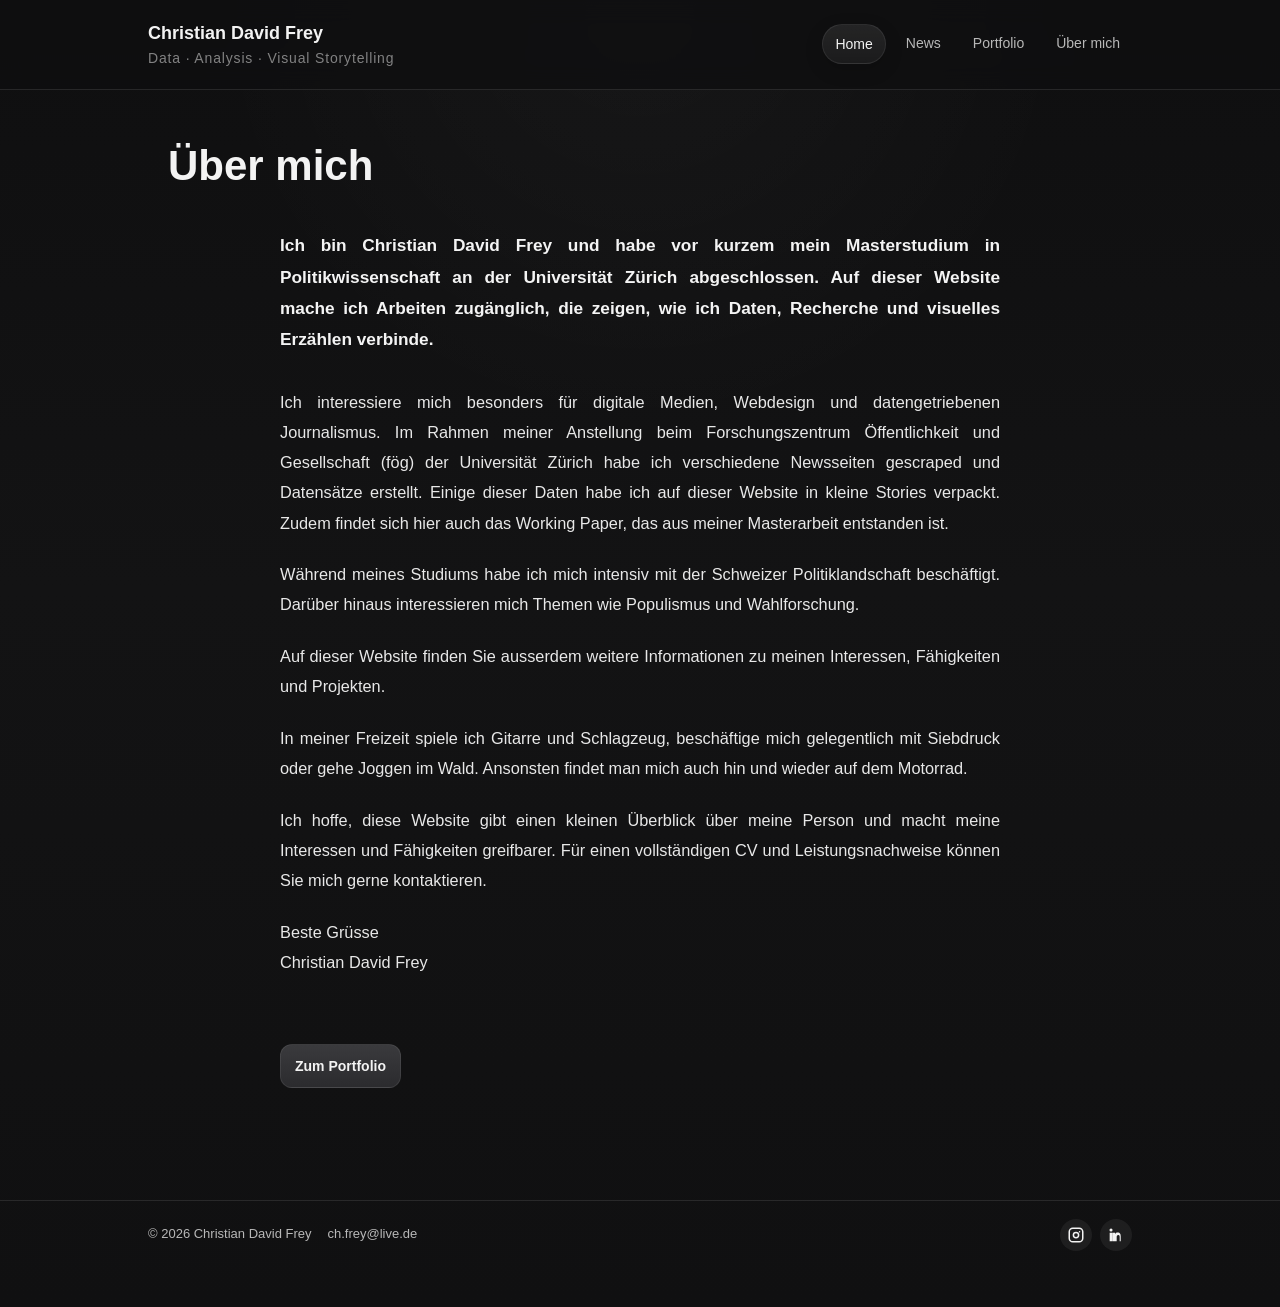
==== about.html @ 093fa73b "Add files via upload" ====
<!DOCTYPE html>
<html lang="de">
<head>
  <meta charset="UTF-8">
  <meta name="viewport" content="width=device-width, initial-scale=1.0">
  <title>Christian David Frey – Data · Analysis · Visual Storytelling</title>
  <link rel="stylesheet" href="style.css">



</head>
<body>
  <header class="site-header">
    <div class="container">
      <nav class="nav">
        <div class="brand">
          <a class="logo" href="index.html">Christian David Frey</a>
          <div class="brand-sub">Data · Analysis · Visual Storytelling</div>
        </div>

        <button class="discover-toggle" aria-label="Navigation öffnen" aria-expanded="false">
          <svg viewBox="0 0 24 24" width="16" height="16" fill="none" stroke="currentColor" stroke-width="2" aria-hidden="true">
            <circle cx="11" cy="11" r="7"></circle>
            <line x1="16.65" y1="16.65" x2="21" y2="21"></line>
          </svg>
          <span>Entdecken</span>
        </button>

        <div class="nav-links">
          <a class="active" href="index.html">Home</a>
          <a href="news.html">News</a>
          <a href="portfolio.html">Portfolio</a>
          <a href="about.html">Über mich</a>
        </div>
      </nav>
    </div>
  </header>

  <div class="discover-overlay" id="discoverOverlay" aria-hidden="true">
    <div class="discover-panel">
      <div class="discover-top">
        <button class="discover-close" aria-label="Navigation schliessen">
          <span>Schliessen</span>
        </button>
      </div>

      <div class="discover-links">
        <a class="active" href="index.html">Home</a>
        <a href="news.html">News</a>
        <a href="portfolio.html">Portfolio</a>
        <a href="about.html">Über mich</a>
      </div>
    </div>
  </div>

  <main class="container about-page">
    <section class="page-header about-header">
      <h1 class="page-title">Über mich</h1>
     
    </section>
  
    <article class="article-box about-article">
  
      <p class="lead">
        <strong>
          Ich bin Christian David Frey und habe vor kurzem mein Masterstudium in Politikwissenschaft an der Universität Zürich abgeschlossen. Auf dieser Website mache ich Arbeiten zugänglich, die zeigen, wie ich Daten, Recherche und visuelles Erzählen verbinde.
        </strong>
      </p>
  
      <p>
        Ich interessiere mich besonders für digitale Medien, Webdesign und datengetriebenen Journalismus. Im Rahmen meiner Anstellung beim Forschungszentrum Öffentlichkeit und Gesellschaft (fög) der Universität Zürich habe ich verschiedene Newsseiten gescraped und Datensätze erstellt. Einige dieser Daten habe ich auf dieser Website in kleine Stories verpackt. Zudem findet sich hier auch das Working Paper, das aus meiner Masterarbeit entstanden ist.
      </p>
  
      <p>
        Während meines Studiums habe ich mich intensiv mit der Schweizer Politiklandschaft beschäftigt. Darüber hinaus interessieren mich Themen wie Populismus und Wahlforschung.
      </p>
  
      <p>
        Auf dieser Website finden Sie ausserdem weitere Informationen zu meinen Interessen, Fähigkeiten und Projekten.
      </p>
  
      <p>
        In meiner Freizeit spiele ich Gitarre und Schlagzeug, beschäftige mich gelegentlich mit Siebdruck oder gehe Joggen im Wald. Ansonsten findet man mich auch hin und wieder auf dem Motorrad.
      </p>
  
      <p>
        Ich hoffe, diese Website gibt einen kleinen Überblick über meine Person und macht meine Interessen und Fähigkeiten greifbarer. Für einen vollständigen CV und Leistungsnachweise können Sie mich gerne kontaktieren.
      </p>
  
      <p class="about-signature">
        Beste Grüsse<br>
        Christian David Frey
      </p>
  
      <div style="margin-top: 56px;"></div>
      <a class="button" href="portfolio.html">Zum Portfolio</a>
  
    </article>
  </main>


  <footer class="site-footer site-footer-home">
    <div class="container footer-inner">
      <div class="footer-left">
        <span>© 2026 Christian David Frey</span>
        <a href="mailto:ch.frey@live.de">ch.frey@live.de</a>
      </div>

      <span class="social">
        <a href="https://www.instagram.com/dave.iniert"
           target="_blank"
           rel="noopener"
           aria-label="Instagram Profil">
          <svg viewBox="0 0 24 24" width="18" height="18" fill="currentColor">
            <path d="M7.75 2h8.5A5.75 5.75 0 0 1 22 7.75v8.5A5.75 5.75 0 0 1 16.25 22h-8.5A5.75 5.75 0 0 1 2 16.25v-8.5A5.75 5.75 0 0 1 7.75 2zm0 2A3.75 3.75 0 0 0 4 7.75v8.5A3.75 3.75 0 0 0 7.75 20h8.5A3.75 3.75 0 0 0 20 16.25v-8.5A3.75 3.75 0 0 0 16.25 4h-8.5zm4.25 3.5A4.5 4.5 0 1 1 7.5 12 4.5 4.5 0 0 1 12 7.5zm0 2A2.5 2.5 0 1 0 14.5 12 2.5 2.5 0 0 0 12 9.5zm4.75-3a1 1 0 1 1-1 1 1 1 0 0 1 1-1z"/>
          </svg>
        </a>

        <a href="https://www.linkedin.com/in/christian-david-frey-68b29237b/"
           target="_blank"
           rel="noopener"
           aria-label="LinkedIn Profil">
          <svg viewBox="0 0 24 24" width="18" height="18" fill="currentColor">
            <path d="M20.45 20.45h-3.55v-5.56c0-1.33-.03-3.04-1.85-3.04-1.85 0-2.14 1.45-2.14 2.95v5.65H7.32V9h3.41v1.56h.05c.47-.9 1.62-1.85 3.33-1.85 3.56 0 4.21 2.34 4.21 5.38v6.36zM5.34 7.43a2.06 2.06 0 1 1 0-4.12 2.06 2.06 0 0 1 0 4.12zM3.56 20.45h3.56V9H3.56v11.45z"/>
          </svg>
        </a>
      </span>
    </div>
  </footer>









  <script>
    const discoverToggle = document.querySelector(".discover-toggle");
    const discoverOverlay = document.querySelector("#discoverOverlay");
    const discoverClose = document.querySelector(".discover-close");

    if (discoverToggle && discoverOverlay && discoverClose) {
      const openMenu = () => {
        discoverOverlay.classList.add("open");
        discoverOverlay.setAttribute("aria-hidden", "false");
        discoverToggle.setAttribute("aria-expanded", "true");
        document.body.style.overflow = "hidden";
      };

      const closeMenu = () => {
        discoverOverlay.classList.remove("open");
        discoverOverlay.setAttribute("aria-hidden", "true");
        discoverToggle.setAttribute("aria-expanded", "false");
        document.body.style.overflow = "";
      };

      discoverToggle.addEventListener("click", openMenu);
      discoverClose.addEventListener("click", closeMenu);

      discoverOverlay.addEventListener("click", (e) => {
        if (e.target === discoverOverlay) {
          closeMenu();
        }
      });

      document.addEventListener("keydown", (e) => {
        if (e.key === "Escape") {
          closeMenu();
        }
      });
    }
  </script>
</body>
</html>
---- style.css ----
:root{
    --bg:#0f0f10;
    --bg-2:#131314;
    --panel:#181819;
    --panel-2:#1d1d1f;
    --text:#f3f3f3;
    --muted:#b8b8b8;
    --muted-2:#9a9a9a;
    --hair:rgba(255,255,255,.10);
    --hair-strong:rgba(255,255,255,.16);
    --shadow:0 10px 30px rgba(0,0,0,.28);
    --shadow-soft:0 6px 18px rgba(0,0,0,.18);
    --radius:16px;
    --max:1020px;
  }
  
  *{
    box-sizing:border-box;
  }
  
  html{
    scroll-behavior:smooth;
  }
  
  body{
    margin:0;
    font-family:Arial, Helvetica, sans-serif;
    background:
      radial-gradient(circle at top, rgba(255,255,255,.03), transparent 30%),
      linear-gradient(180deg, var(--bg), var(--bg-2) 45%, #101011 100%);
    color:var(--text);
    line-height:1.58;
  }
  
  a{
    color:inherit;
    text-decoration:none;
  }
  
  img{
    display:block;
    max-width:100%;
  }
  
  .container{
    max-width:var(--max);
    margin:0 auto;
    padding:28px 18px 56px;
  }
  
  /* Header */
  
  .site-header{
    position:sticky;
    top:0;
    z-index:50;
    background:rgba(15,15,16,.82);
    backdrop-filter:blur(12px);
    -webkit-backdrop-filter:blur(12px);
    border-bottom:1px solid var(--hair);
    margin-bottom:22px;
  }
  
  .nav{
    display:flex;
    justify-content:space-between;
    align-items:center;
    gap:16px;
    padding:1px 0  1px;
    position:relative;
  }
  
  .brand{
    display:flex;
    flex-direction:column;
  }
  
  .logo{
    font-size:18px;
    font-weight:700;
  }
  
  .brand-sub{
    font-size:14px;
    opacity:.5;
    letter-spacing:.06em;
  }
  
  .nav-links{
    display:flex;
    gap:8px;
    flex-wrap:wrap;
  }
  
  .nav-links a{
    color:var(--muted);
    font-size:14px;
    padding:8px 12px;
    border-radius:999px;
    transition:all .2s ease;
  }
  
  .nav-links a:hover{
    color:var(--text);
    background:rgba(255,255,255,.05);
  }
  
  .nav-links a.active{
    color:var(--text);
    background:linear-gradient(180deg, rgba(255,255,255,.09), rgba(255,255,255,.05));
    border:1px solid rgba(255,255,255,.08);
    box-shadow:var(--shadow-soft);
  }

  .site-header .container{
    padding:18px 18px;
  }
  
  /* Discover mobile button */
  
  .discover-toggle{
    display:none;
    align-items:center;
    gap:8px;
    margin-left:auto;
    padding:10px 14px;
    border-radius:999px;
    border:1px solid rgba(255,255,255,.08);
    background:linear-gradient(180deg, rgba(255,255,255,.08), rgba(255,255,255,.04));
    color:var(--text);
    font-size:14px;
    font-weight:700;
    cursor:pointer;
    box-shadow:var(--shadow-soft);
  }
  
  .discover-toggle svg{
    opacity:.9;
  }
  
  /* Typography */
  
  .badge,
  .tag{
    font-size:12px;
    text-transform:uppercase;
    letter-spacing:.08em;
  }
  
  .badge{
    display:inline-block;
    width:fit-content;
    padding:6px 10px;
    border-radius:999px;
    background:rgba(255,255,255,.1);
    margin-bottom:14px;
  }
  
  h1{
    font-size:42px;
    line-height:1.05;
    margin:.3rem 0 .45rem;
  }
  
  h2{
    font-size:26px;
    margin:0 0 10px;
  }
  
  h3{
    font-size:20px;
    margin:0 0 10px;
  }
  
  p{
    margin:0 0 16px;
  }
  
  .lead{
    font-size:18px;
    color:#e3e3e3;
  }
  
  /* Shared panels */
  
  .hero-main,
  .card,
  .sidebar-box,
  .about-box{
    border-radius:var(--radius);
    border:1px solid var(--hair);
    background:linear-gradient(180deg, rgba(28,28,30,.96), rgba(21,21,22,.96));
    box-shadow:var(--shadow);

  }
  
  .about-page {
    max-width: 980px;
  }
  
  .about-header {
    margin-bottom: 42px;
  }
  
  .about-article {
    max-width: 720px;
    margin: 0 auto;
    padding: 0;
    background: transparent;
    border: none;
    box-shadow: none;
  }
  
  .about-article p {
    margin: 0 0 1.35rem 0;
    font-size: 1.02rem;
    line-height: 1.85;
    color: #e8e8e8;
    text-align: justify;
    hyphens: auto;
  }
  
  .about-article .lead {
    margin-bottom: 2rem;
    font-size: 1.08rem;
    line-height: 1.8;
    color: #f4f4f4;
  }
  
  .about-signature {
    margin-top: 2.2rem;
    color: #d8d8d8;
  }
  
  .about-header .page-title {
    margin-bottom: 0.6rem;
  }
  
  .about-header .article-meta {
    color: var(--muted);
    font-size: 0.95rem;
    letter-spacing: 0.01em;
  }

 
  /* Hero */
  
  .hero{
    margin-bottom:48px;
  }
  
  .hero-main{
    padding:24px;
    min-height:420px;
    display:flex;
    flex-direction:column;
    justify-content:flex-end;
    align-items:flex-start;
    position:relative;
    overflow:hidden;
  }
  
  .hero-bg{
    position:absolute;
    inset:0;
    width:100%;
    height:100%;
    object-fit:cover;
    filter:blur(4px) brightness(.7);
    transform:scale(1.1);
    z-index:0;
  }
  
  .hero-main::after{
    content:"";
    position:absolute;
    inset:0;
    background:linear-gradient(
      180deg,
      rgba(0,0,0,.25),
      rgba(0,0,0,.45)
    );
    z-index:1;
  }
  
  .hero-link{
    position:absolute;
    inset:0;
    z-index:3;
  }
  
  .hero-main h1,
  .hero-main .lead,
  .hero-main .button,
  .hero-main .badge{
    position:relative;
    z-index:4;
  }
  
  .hero-main .button{
    width:fit-content;
    pointer-events:none;
  }
  
  /* Custom hero spacing */
  
  .hero-secondary-uber{
    margin-top:60px;
  }
  
  .hero-secondary{
    margin-top:40px;
  }
  
  /* Grid */
  
  .grid-3{
    display:grid;
    grid-template-columns:repeat(3,1fr);
    gap:16px;
  }
  
  /* Cards */
  
  .card{
    display:flex;
    flex-direction:column;
    overflow:hidden;
    transition:transform .22s ease, border-color .22s ease, box-shadow .22s ease;
  }
  
  .card:hover{
    transform:translateY(-3px);
    border-color:var(--hair-strong);
  }
  
  .card img{
    width:100%;
    height:210px;
    object-fit:cover;
  }
  
  .card-content{
    padding:16px;
    display:flex;
    flex-direction:column;
    flex:1;
  }
  
  .card-content h3{
    margin:6px 0;
  }
  
  /* Buttons */
  
  .button,
  .read-more{
    display:inline-flex;
    align-items:center;
    gap:8px;
    margin-top:10px;
    padding:10px 14px;
    border-radius:12px;
    font-size:14px;
    font-weight:700;
    color:var(--text);
    background:linear-gradient(180deg,#3a3a3d,#2b2b2e);
    border:1px solid rgba(255,255,255,.08);
    transition:transform .18s ease, background .18s ease, box-shadow .18s ease;
  }
  
  .button:hover,
  .read-more:hover,
  .hero-main:hover .button{
    transform:translateY(-1px);
    background:linear-gradient(180deg,#454548,#323235);
    box-shadow:0 10px 20px rgba(0,0,0,.28);
  }
  
  .read-more{
    margin-top:auto;
  }
  
  /* Footer */
  
  .site-footer-home{
    margin-top:56px;
    border-top:1px solid var(--hair);
  }
  
  .footer-inner{
    display:flex;
    justify-content:space-between;
    align-items:center;
    gap:16px;
    padding-top:18px;
    color:var(--muted);
    font-size:13px;
  }
  
  .footer-left{
    display:flex;
    align-items:center;
    gap:16px;
    flex-wrap:wrap;
  }
  
  .footer-left a{
    color:var(--muted);
    transition:color .2s ease;
  }
  
  .footer-left a:hover{
    color:var(--text);
  }
  
  .site-footer-home .social{
    display:inline-flex;
    align-items:center;
    gap:8px;
  }
  
  .site-footer-home .social a{
    display:inline-flex;
    align-items:center;
    justify-content:center;
    width:32px;
    height:32px;
    border-radius:50%;
    background:rgba(255,255,255,.06);
    color:var(--text);
    transition:all .2s ease;
  }
  
  .site-footer-home .social a:hover{
    background:rgba(255,255,255,.14);
    transform:translateY(-2px);
  }
  
  /* Discover overlay */
  
  .discover-overlay{
    position:fixed;
    inset:0;
    z-index:200;
    background:rgba(8,8,10,.92);
    backdrop-filter:blur(16px);
    -webkit-backdrop-filter:blur(16px);
    opacity:0;
    visibility:hidden;
    pointer-events:none;
    transition:opacity .22s ease, visibility .22s ease;
  }
  
  .discover-overlay.open{
    opacity:1;
    visibility:visible;
    pointer-events:auto;
  }
  
  .discover-panel{
    min-height:100vh;
    width:100%;
    display:flex;
    flex-direction:column;
    padding:28px 22px 36px;
  }
  
  .discover-top{
    display:flex;
    justify-content:flex-end;
    align-items:center;
    gap:16px;
    margin-bottom:36px;
  }
  
  .discover-close{
    border:1px solid rgba(255,255,255,.08);
    background:rgba(255,255,255,.05);
    color:var(--text);
    border-radius:999px;
    padding:10px 14px;
    cursor:pointer;
    font-size:14px;
    font-weight:700;
  }
  
  .discover-links{
    display:flex;
    flex-direction:column;
    gap:14px;
    margin-top:20px;
  }
  
  .discover-links a{
    font-size:32px;
    line-height:1.1;
    font-weight:700;
    padding:10px 0;
    color:var(--text);
    border-bottom:1px solid rgba(255,255,255,.08);
  }
  
  .discover-links a.active{
    opacity:1;
  }
  
  .discover-links a:not(.active){
    opacity:.88;
  }
  
  .discover-links a:hover{
    opacity:1;
  }
  
  /* Responsive */
  
  @media (max-width:900px){
    .grid-3{
      grid-template-columns:1fr;
    }
  }
  
  @media (max-width:700px){
    h1{
      font-size:32px;
    }
  
    .nav{
      flex-direction:row;
      align-items:center;
      flex-wrap:nowrap;
    }
  
    .nav-links{
      display:none;
    }
  
    .discover-toggle{
      display:inline-flex;
      margin-left:0;
    }
  
    .brand{
      max-width:70%;
    }
  
    .footer-inner{
      flex-direction:column;
      align-items:flex-start;
    }
  
    .footer-left{
      flex-direction:column;
      align-items:flex-start;
      gap:8px;
    }
  }



  .news-archive-link{
    margin-top:40px;
  }


  .lead{
    font-size:18px;
    color:var(--text);
    margin:18px 0 26px;
  }






  .panel{
    background:var(--panel);
    border:1px solid var(--hair);
    border-radius:14px;
    border: none;
    padding:12px;
    margin:12px 0 18px;
  }


  .embed{
    width:100%;
    border:0;
    border-radius:0px;
    background:#0e0e0e;
    height:auto;      /* wichtig */
    min-height:520px; /* fallback */
    }





    .fullwidth{
      width:100vw;
      margin-left:50%;
      transform:translateX(-50%);
      background:#000;
      padding:0;
    }
    
    .fullwidth-embed{
      width:100%;
      height:85vh;
      border:0;
      display:block;
      margin:0 auto;
      opacity:0;
      transition:opacity 0.4s ease;
    }
    
    .fullwidth-embed.loaded{
      opacity:1;
    }
    
    @media (min-width:2000px){
      .fullwidth-embed{
        height:95vh;
      }
    }
    
    @media (max-width:1500px) and (min-width:1201px){
      .fullwidth-embed{
        width:100%;
        height:85vh;
      }
    }
    
    .viz-wrap{
      position:relative;
      width:100%;
    }
    
    .scroll-catcher{
      position:absolute;
      inset:0;
      background:transparent;
      cursor:grab;
      pointer-events:none;
    }
    
    .viz-wrap.is-dragging .scroll-catcher{
      pointer-events:auto;
      cursor:grabbing;
    }
    
    .plot-too-small{
      display:none;
      width:100%;
      padding:40px 20px;
      text-align:center;
      background:#151515;
      border-top:1px solid rgba(255,255,255,.12);
      border-bottom:1px solid rgba(255,255,255,.12);
      color:#cccccc;
    }
    
    .plot-too-small h3{
      margin:0 0 10px 0;
      font-size:20px;
    }
    
    .plot-too-small p{
      margin:0;
      font-size:14px;
      color:#aaaaaa;
      text-align:center;
    }
    
    @media (max-width:1200px){
      #topics-viz{
        display:none;
      }
    
      .plot-too-small{
        display:block;
      }
    }




    .caption{
      color:var(--muted);
      font-size:13px;
      margin-top:10px;
    }



    .pdf-panel {
      padding: 0;
      overflow: hidden;
    }
    
    .pdf-embed {
      display: block;
      width: 100%;
      height: 900px;
      border: 0;
      background: #fff;
    }


    .pdf-embed{
      width:100%;
      height:900px;
      border:none;
    }
    
    .pdf-mobile{
      display:none;
      text-align:center;
      margin-top:40px;
    }
    
    @media (max-width:768px){
    
      .pdf-viewer{
        display:none;
      }
    
      .pdf-mobile{
        display:block;
      }
    
    }



    .metric-list{
      margin:0;
      padding-left:18px;
      line-height:1.6;
      font-size:0.95rem;
    }
    
    .metric-list li{
      margin-bottom:4px;
    }
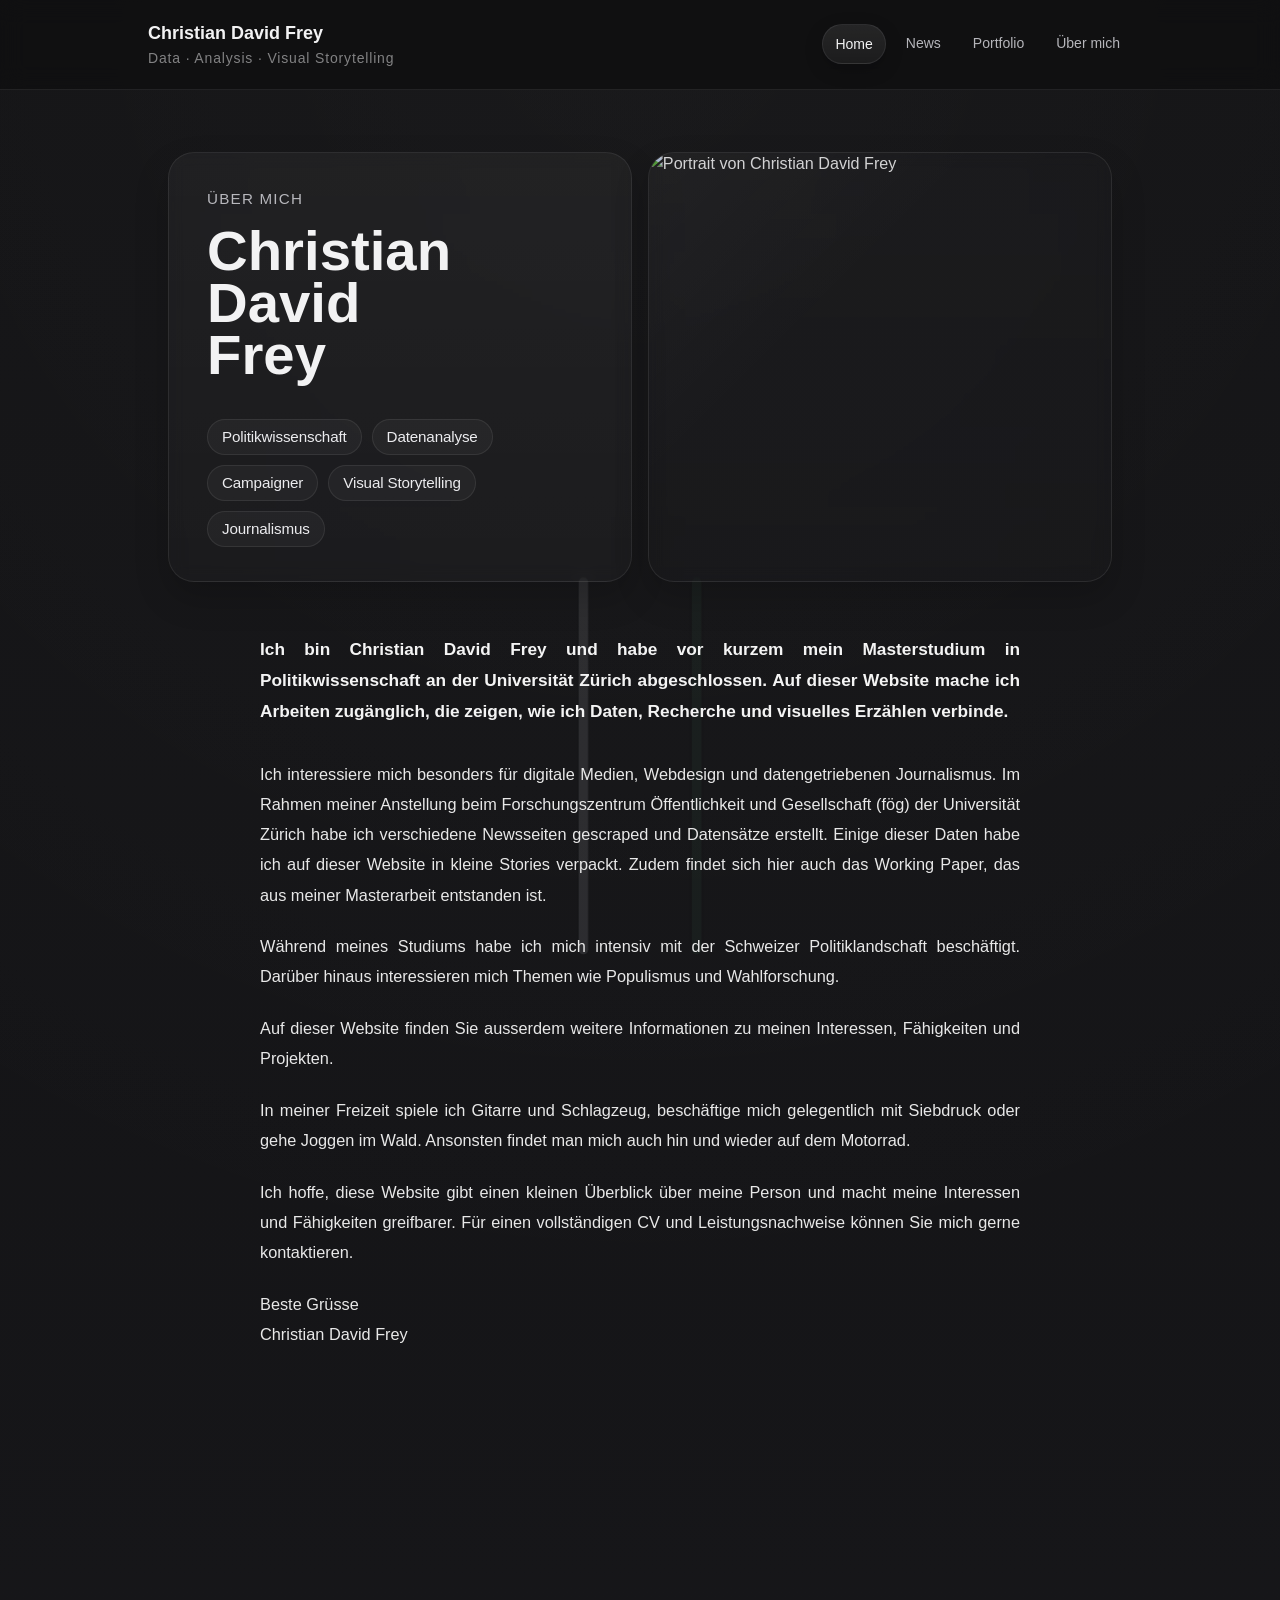
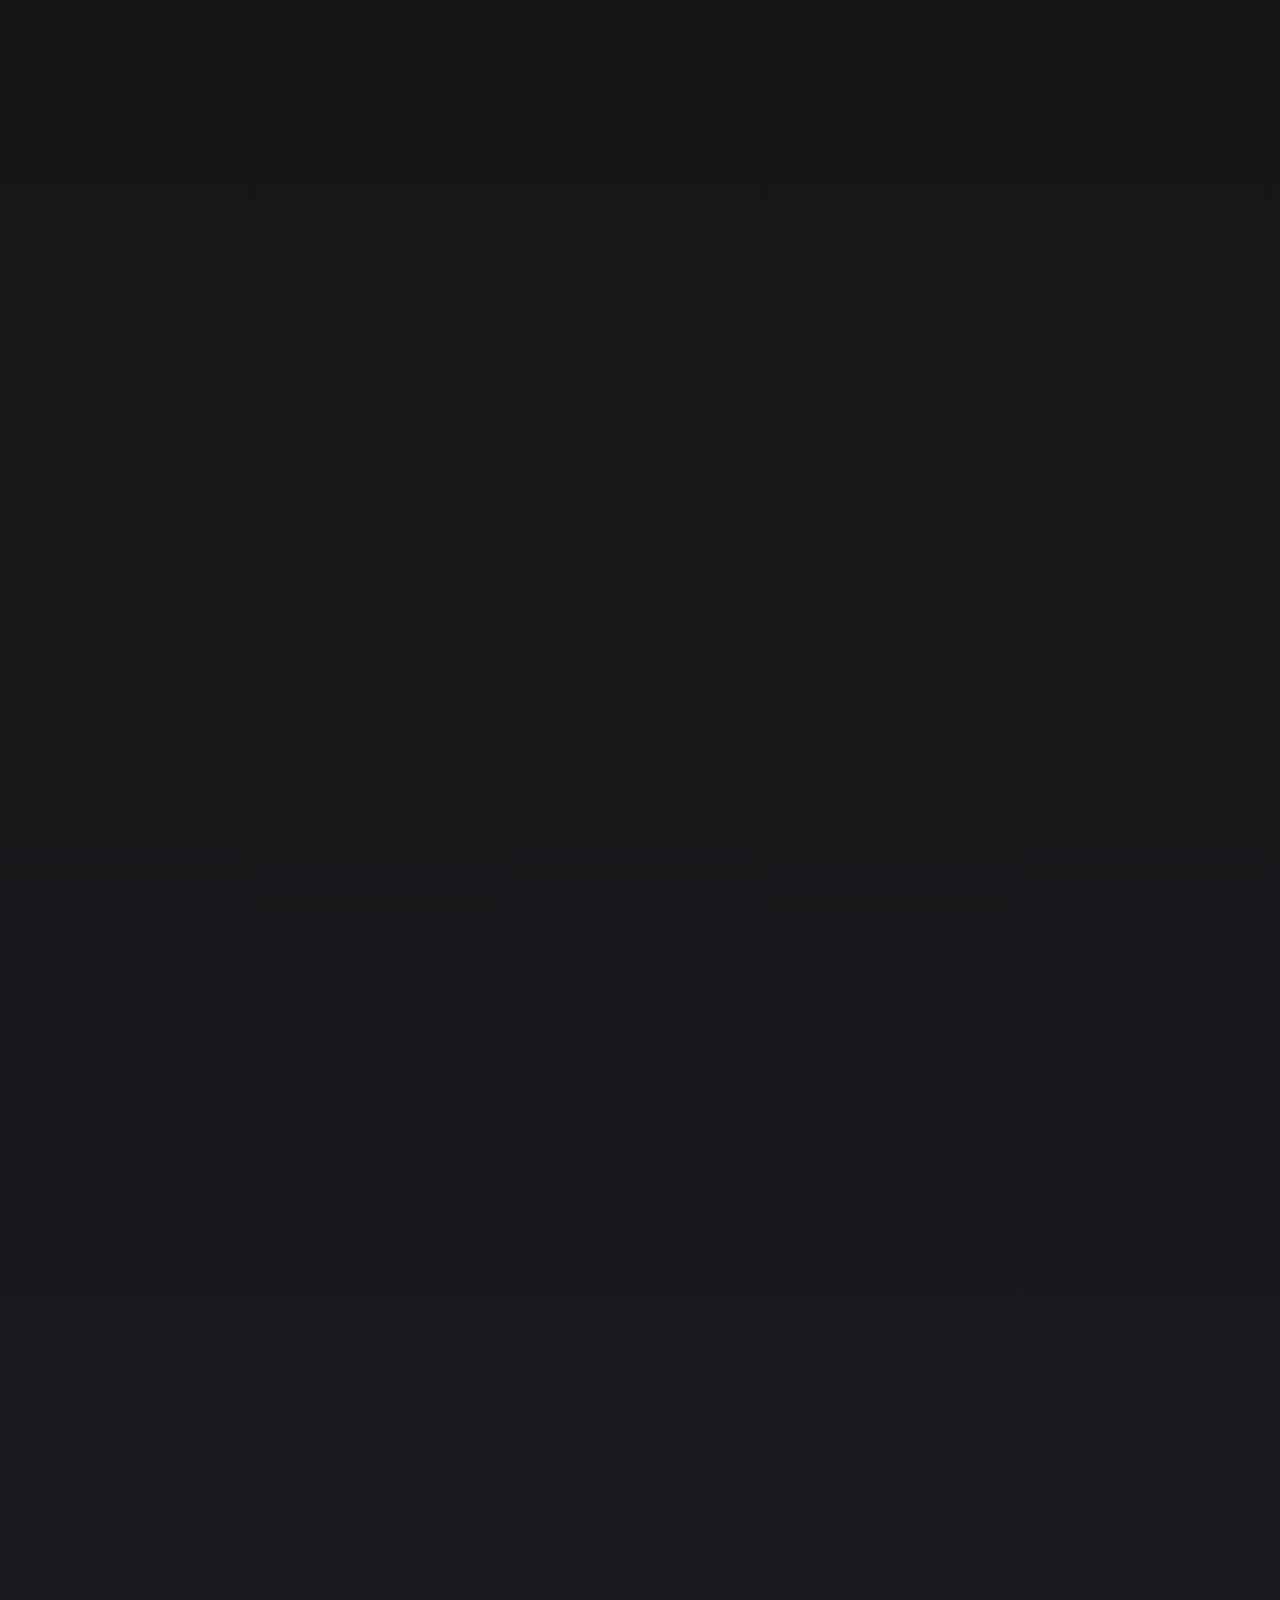
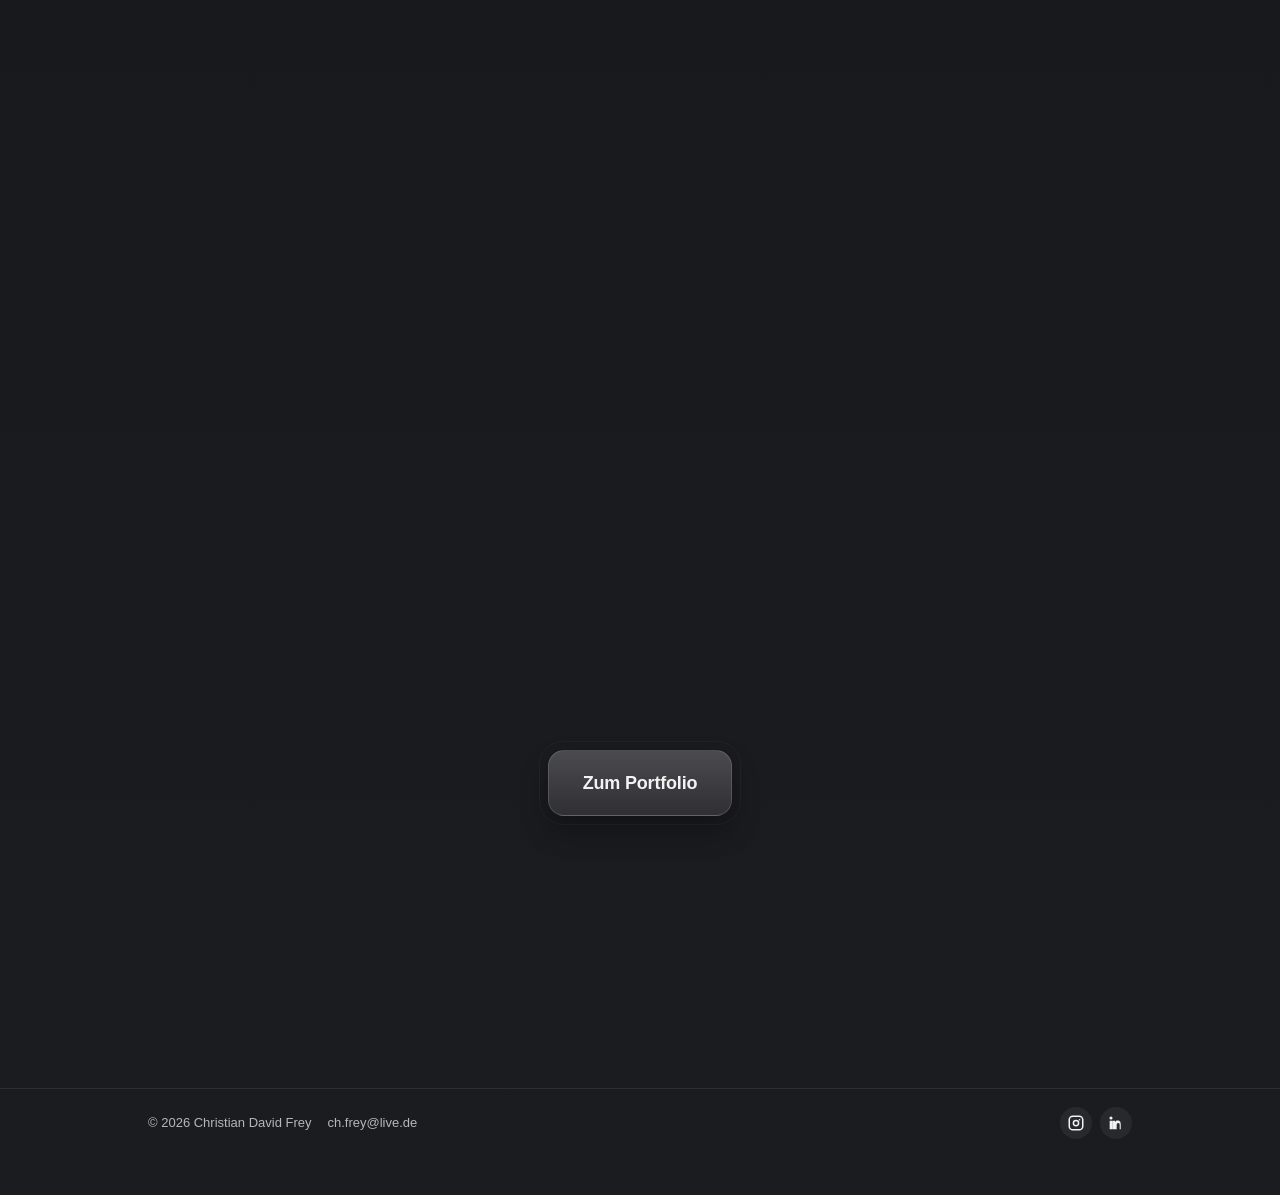
==== commit ebc15304: "Add files via upload" ====
--- a/about.html
+++ b/about.html
@@ -6,8 +6,504 @@
   <title>Christian David Frey – Data · Analysis · Visual Storytelling</title>
   <link rel="stylesheet" href="style.css">
 
-
-
+  <style>
+    html, body{
+      max-width:100%;
+      overflow-x:hidden;
+    }
+
+    *{
+      box-sizing:border-box;
+    }
+
+    .skills{
+      padding:24px 0 100px;
+    }
+
+    .skills-grid{
+      display:grid;
+      grid-template-columns:repeat(3,minmax(0,1fr));
+      gap:20px;
+    }
+
+    .skill-card{
+      border:1px solid rgba(255,255,255,.1);
+      border-radius:18px;
+      padding:22px;
+      background:rgba(255,255,255,.02);
+    }
+
+    .skill-card h3{
+      margin:0 0 12px;
+      font-size:1rem;
+    }
+
+    .skill-card p{
+      margin:0;
+      color:#bdbdbd;
+      line-height:1.75;
+    }
+
+    .stack-header{
+      display:flex;
+      justify-content:space-between;
+      align-items:baseline;
+      margin-bottom:18px;
+      gap:20px;
+    }
+
+    .stack-header h2{
+      margin:0;
+    }
+
+    .page-header,
+    .about-article,
+    .cv-section{
+      position:relative;
+      z-index:2;
+    }
+
+    .about-flow{
+      position:relative;
+      padding-bottom:120px;
+      isolation:isolate;
+    }
+
+    .page-flow-svg{
+      position:absolute;
+      inset:0;
+      width:100%;
+      height:100%;
+      pointer-events:none;
+      z-index:0;
+      overflow:visible;
+    }
+
+    .ghost-line{
+      fill:none;
+      stroke-linecap:round;
+      opacity:0;
+      visibility:hidden;
+    }
+
+    .ghost-study{
+      stroke:#d0d4d8;
+      stroke-width:6;
+    }
+
+    .ghost-work{
+      stroke:#3f6b4d;
+      stroke-width:6;
+    }
+
+    .main-line{
+      fill:none;
+      stroke-linecap:round;
+      stroke-width:10;
+      opacity:0;
+      visibility:hidden;
+      will-change:stroke-dashoffset, opacity;
+    }
+
+    .main-study{
+      stroke:#d0d4d8;
+      filter:drop-shadow(0 0 6px rgba(255,255,255,.05));
+    }
+
+    .main-work{
+      stroke:#3f6b4d;
+      filter:drop-shadow(0 0 6px rgba(63,107,77,.12));
+    }
+
+    .about-top{
+      display:grid;
+      grid-template-columns:minmax(0,1fr) minmax(0,1fr);
+      gap:16px;
+      margin:12px 0 52px;
+      position:relative;
+      z-index:3;
+    }
+
+    .about-top-block{
+      min-height:430px;
+      min-width:0;
+      border:1px solid rgba(255,255,255,.08);
+      border-radius:26px;
+      background:linear-gradient(180deg, rgba(255,255,255,.04), rgba(255,255,255,.02));
+      backdrop-filter:blur(8px);
+      -webkit-backdrop-filter:blur(8px);
+      position:relative;
+      overflow:hidden;
+      box-shadow:0 16px 34px rgba(0,0,0,.18);
+    }
+
+    .about-top-block-copy{
+      padding:34px 38px;
+      display:flex;
+      flex-direction:column;
+      justify-content:space-between;
+      gap:24px;
+    }
+
+    .about-top-copy-left{
+      display:flex;
+      flex-direction:column;
+      justify-content:space-between;
+      height:100%;
+      gap:28px;
+      min-width:0;
+    }
+
+    .about-eyebrow{
+      margin:0 0 14px;
+      font-size:.95rem;
+      letter-spacing:.08em;
+      text-transform:uppercase;
+      color:#b8b8bd;
+    }
+
+    .about-top-label{
+      margin:0;
+      font-size:clamp(2.5rem, 4.4vw, 4.2rem);
+      line-height:.93;
+      letter-spacing:0;
+      max-width:8ch;
+      overflow-wrap:break-word;
+    }
+
+    .about-keywords{
+      display:flex;
+      flex-wrap:wrap;
+      gap:10px;
+    }
+
+    .about-keywords span{
+      display:inline-flex;
+      align-items:center;
+      min-height:36px;
+      max-width:100%;
+      padding:0 14px;
+      border-radius:999px;
+      border:1px solid rgba(255,255,255,.08);
+      background:rgba(255,255,255,.04);
+      color:#ececef;
+      font-size:.95rem;
+      letter-spacing:-.01em;
+    }
+
+    .about-top-block-image{
+      padding:0;
+      min-height:430px;
+      background:rgba(255,255,255,.02);
+    }
+
+    .about-image-fill{
+      position:absolute;
+      inset:0;
+      width:100%;
+      height:100%;
+    }
+
+    .about-image-fill img{
+      width:100%;
+      height:100%;
+      object-fit:cover;
+      object-position:center 22%;
+      display:block;
+      filter:grayscale(.08) contrast(1.04) brightness(.92);
+      transform:scale(1.01);
+    }
+
+    .about-image-overlay{
+      position:absolute;
+      inset:0;
+      background:
+        linear-gradient(180deg, rgba(10,10,14,.08) 0%, rgba(10,10,14,.16) 100%),
+        linear-gradient(135deg, rgba(255,255,255,.03) 0%, rgba(255,255,255,0) 38%);
+    }
+
+    .about-article{
+      max-width:760px;
+      margin:0 auto;
+      position:relative;
+      z-index:3;
+    }
+
+    .cv-section{
+      margin-top:90px;
+      margin-bottom:40px;
+      position:relative;
+      z-index:3;
+    }
+
+    .cv-stage{
+      position:relative;
+      height:2900px;
+      width:100%;
+    }
+
+    .cv-node{
+      position:absolute;
+      width:14px;
+      height:14px;
+      border-radius:50%;
+      transform:translate(-50%,-50%) scale(0.55);
+      z-index:4;
+      opacity:0;
+      transition:opacity .28s ease, transform .28s ease, box-shadow .35s ease;
+      box-shadow:0 0 0 8px rgba(255,255,255,.05);
+      animation:cvPulse 2s infinite;
+      will-change:transform, opacity;
+    }
+
+    .cv-node.study{
+      background:#d0d4d8;
+      left:44%;
+    }
+
+    .cv-node.work{
+      background:#6fae7f;
+      left:56%;
+    }
+
+    @keyframes cvPulse{
+      0%{ transform:translate(-50%,-50%) scale(1); }
+      50%{ transform:translate(-50%,-50%) scale(1.14); }
+      100%{ transform:translate(-50%,-50%) scale(1); }
+    }
+
+    .cv-card{
+      position:absolute;
+      width:300px;
+      max-width:min(300px, calc(50vw - 110px));
+      background:#1e1e22;
+      border:1px solid rgba(255,255,255,.08);
+      border-radius:14px;
+      padding:16px;
+      opacity:0;
+      transform:translateY(26px);
+      transition:opacity .45s ease, transform .45s ease, box-shadow .2s ease, border-color .2s ease;
+      box-shadow:0 10px 30px rgba(0,0,0,.25);
+      z-index:5;
+      pointer-events:none;
+      overflow-wrap:break-word;
+      will-change:transform, opacity;
+    }
+
+    .cv-card.left{
+      left:max(16px, calc(44% - min(300px, calc(50vw - 110px)) - 44px));
+    }
+
+    .cv-card.right{
+      left:calc(56% + 44px);
+    }
+
+    .cv-card.visible{
+      opacity:1;
+      transform:translateY(0);
+      pointer-events:auto;
+    }
+
+    .cv-card h3{
+      margin:0 0 10px 0;
+      font-size:19px;
+      line-height:1.25;
+    }
+
+    .cv-meta{
+      font-size:13px;
+      color:#b6b6bb;
+      margin-bottom:10px;
+      line-height:1.5;
+    }
+
+    .cv-status{
+      font-size:11px;
+      padding:4px 8px;
+      border-radius:6px;
+      background:rgba(255,255,255,.05);
+      display:inline-block;
+      margin-top:8px;
+      color:#d6d6da;
+      border:1px solid rgba(255,255,255,.06);
+    }
+
+    .cv-card-list{
+      margin:10px 0 0 0;
+      padding:0;
+      list-style:none;
+    }
+
+    .cv-card-list li{
+      position:relative;
+      padding-left:16px;
+      margin-bottom:7px;
+      line-height:1.45;
+    }
+
+    .cv-card-list li::before{
+      content:"•";
+      position:absolute;
+      left:0;
+      color:#9ca3af;
+    }
+
+    .portfolio-cta{
+      position:relative;
+      margin-top:-420px;
+      display:flex;
+      justify-content:center;
+      z-index:5;
+      width:100%;
+    }
+
+    .portfolio-button{
+      position:relative;
+      display:inline-flex;
+      align-items:center;
+      justify-content:center;
+      padding:18px 34px;
+      border-radius:16px;
+      background:linear-gradient(180deg,#4a4a4f,#2f2f34);
+      border:1px solid rgba(255,255,255,.14);
+      color:#f2f2f3;
+      font-weight:700;
+      font-size:18px;
+      letter-spacing:-0.01em;
+      text-decoration:none;
+      transition:transform .18s ease, background .18s ease, box-shadow .18s ease, border-color .18s ease;
+      box-shadow:
+        0 14px 28px rgba(0,0,0,.32),
+        0 0 0 0 rgba(255,255,255,.08);
+      animation:buttonPulse 2.2s infinite;
+      max-width:calc(100vw - 32px);
+    }
+
+    .portfolio-button::before{
+      content:"";
+      position:absolute;
+      inset:-10px;
+      border-radius:24px;
+      border:1px solid rgba(255,255,255,.05);
+      opacity:.7;
+    }
+
+    .portfolio-button:hover{
+      transform:translateY(-2px) scale(1.02);
+      background:linear-gradient(180deg,#57575d,#38383d);
+      border-color:rgba(255,255,255,.22);
+      box-shadow:
+        0 18px 34px rgba(0,0,0,.4),
+        0 0 0 10px rgba(255,255,255,.03);
+    }
+
+    @keyframes buttonPulse{
+      0%{
+        box-shadow:
+          0 14px 28px rgba(0,0,0,.32),
+          0 0 0 0 rgba(255,255,255,.10);
+      }
+      70%{
+        box-shadow:
+          0 14px 28px rgba(0,0,0,.32),
+          0 0 0 16px rgba(255,255,255,0);
+      }
+      100%{
+        box-shadow:
+          0 14px 28px rgba(0,0,0,.32),
+          0 0 0 0 rgba(255,255,255,0);
+      }
+    }
+
+    @media (max-width: 1100px){
+      .cv-card{
+        width:270px;
+        max-width:min(270px, calc(50vw - 90px));
+      }
+
+      .cv-card.left{
+        left:max(16px, calc(44% - min(270px, calc(50vw - 90px)) - 36px));
+      }
+
+      .cv-card.right{
+        left:calc(56% + 36px);
+      }
+    }
+
+    @media (max-width: 900px){
+      .about-top{
+        grid-template-columns:1fr;
+      }
+
+      .about-top-block,
+      .about-top-block-image{
+        min-height:auto;
+      }
+
+      .about-top-block-copy{
+        padding:28px 24px;
+      }
+
+      .about-top-label{
+        max-width:none;
+        white-space:nowrap;
+        font-size:clamp(2rem, 6vw, 3.4rem);
+      }
+
+      .about-top-block-image{
+        min-height:420px;
+      }
+
+      .cv-stage{
+        height:3500px;
+      }
+
+      .cv-node.study{ left:48%; }
+      .cv-node.work{ left:52%; }
+
+      .cv-card{
+        width:220px;
+        max-width:calc(50vw - 54px);
+      }
+
+      .cv-card.left{
+        left:max(12px, calc(48% - min(220px, calc(50vw - 54px)) - 26px));
+      }
+
+      .cv-card.right{
+        left:calc(52% + 26px);
+      }
+
+      .portfolio-cta{
+        margin-top:-390px;
+      }
+    }
+
+    @media (max-width: 640px){
+      .about-top-block-copy{
+        padding:24px 20px;
+      }
+
+      .about-top-label{
+        max-width:none;
+        white-space:normal;
+      }
+
+      .about-keywords span{
+        font-size:.88rem;
+        min-height:34px;
+        padding:0 12px;
+      }
+
+      .about-top-block-image{
+        min-height:360px;
+      }
+
+      .cv-section{
+        display:none;
+      }
+    }
+  </style>
 </head>
 <body>
   <header class="site-header">
@@ -54,50 +550,196 @@
   </div>
 
   <main class="container about-page">
-    <section class="page-header about-header">
-      <h1 class="page-title">Über mich</h1>
-     
-    </section>
-  
-    <article class="article-box about-article">
-  
-      <p class="lead">
-        <strong>
-          Ich bin Christian David Frey und habe vor kurzem mein Masterstudium in Politikwissenschaft an der Universität Zürich abgeschlossen. Auf dieser Website mache ich Arbeiten zugänglich, die zeigen, wie ich Daten, Recherche und visuelles Erzählen verbinde.
-        </strong>
-      </p>
-  
-      <p>
-        Ich interessiere mich besonders für digitale Medien, Webdesign und datengetriebenen Journalismus. Im Rahmen meiner Anstellung beim Forschungszentrum Öffentlichkeit und Gesellschaft (fög) der Universität Zürich habe ich verschiedene Newsseiten gescraped und Datensätze erstellt. Einige dieser Daten habe ich auf dieser Website in kleine Stories verpackt. Zudem findet sich hier auch das Working Paper, das aus meiner Masterarbeit entstanden ist.
-      </p>
-  
-      <p>
-        Während meines Studiums habe ich mich intensiv mit der Schweizer Politiklandschaft beschäftigt. Darüber hinaus interessieren mich Themen wie Populismus und Wahlforschung.
-      </p>
-  
-      <p>
-        Auf dieser Website finden Sie ausserdem weitere Informationen zu meinen Interessen, Fähigkeiten und Projekten.
-      </p>
-  
-      <p>
-        In meiner Freizeit spiele ich Gitarre und Schlagzeug, beschäftige mich gelegentlich mit Siebdruck oder gehe Joggen im Wald. Ansonsten findet man mich auch hin und wieder auf dem Motorrad.
-      </p>
-  
-      <p>
-        Ich hoffe, diese Website gibt einen kleinen Überblick über meine Person und macht meine Interessen und Fähigkeiten greifbarer. Für einen vollständigen CV und Leistungsnachweise können Sie mich gerne kontaktieren.
-      </p>
-  
-      <p class="about-signature">
-        Beste Grüsse<br>
-        Christian David Frey
-      </p>
-  
-      <div style="margin-top: 56px;"></div>
-      <a class="button" href="portfolio.html">Zum Portfolio</a>
-  
-    </article>
+    <div class="about-flow" id="aboutFlow">
+
+      <svg class="page-flow-svg" id="pageFlowSvg" viewBox="0 0 1000 4300" preserveAspectRatio="none" aria-hidden="true">
+        <line id="ghostStudy" class="ghost-line ghost-study" x1="440" y1="560" x2="440" y2="3800"></line>
+        <line id="ghostWork" class="ghost-line ghost-work" x1="560" y1="560" x2="560" y2="3800"></line>
+
+        <line id="studyLine" class="main-line main-study" x1="440" y1="560" x2="440" y2="3800"></line>
+        <line id="workLine" class="main-line main-work" x1="560" y1="560" x2="560" y2="3800"></line>
+
+        <line id="branch1" class="main-line main-study" style="stroke-width:4; opacity:0"></line>
+        <line id="branch2" class="main-line main-study" style="stroke-width:4; opacity:0"></line>
+        <line id="branch3" class="main-line main-study" style="stroke-width:4; opacity:0"></line>
+        <line id="branch4" class="main-line main-study" style="stroke-width:4; opacity:0"></line>
+
+        <line id="branch5" class="main-line main-work" style="stroke-width:4; opacity:0"></line>
+        <line id="branch6" class="main-line main-work" style="stroke-width:4; opacity:0"></line>
+        <line id="branch7" class="main-line main-work" style="stroke-width:4; opacity:0"></line>
+        <line id="branch8" class="main-line main-work" style="stroke-width:4; opacity:0"></line>
+      </svg>
+
+      <section class="page-header about-header">
+        <div class="about-top">
+          <div class="about-top-block about-top-block-copy">
+            <div class="about-top-copy-left">
+              <div>
+                <p class="about-eyebrow">Über mich</p>
+                <h1 class="about-top-label">Christian David Frey</h1>
+              </div>
+
+              <div class="about-keywords">
+                <span>Politikwissenschaft</span>
+                <span>Datenanalyse</span>
+                <span>Campaigner</span>
+                <span>Visual Storytelling</span>
+                <span>Journalismus</span>
+              </div>
+            </div>
+          </div>
+
+          <div class="about-top-block about-top-block-image">
+            <div class="about-image-fill">
+              <img
+                src="images/port_2.png"
+                alt="Portrait von Christian David Frey"
+                loading="eager"
+                fetchpriority="high"
+                decoding="async"
+              >
+              <div class="about-image-overlay"></div>
+            </div>
+          </div>
+        </div>
+      </section>
+
+      <article class="article-box about-article">
+        <p class="lead">
+          <strong>
+            Ich bin Christian David Frey und habe vor kurzem mein Masterstudium in Politikwissenschaft an der Universität Zürich abgeschlossen. Auf dieser Website mache ich Arbeiten zugänglich, die zeigen, wie ich Daten, Recherche und visuelles Erzählen verbinde.
+          </strong>
+        </p>
+
+        <p>
+          Ich interessiere mich besonders für digitale Medien, Webdesign und datengetriebenen Journalismus. Im Rahmen meiner Anstellung beim Forschungszentrum Öffentlichkeit und Gesellschaft (fög) der Universität Zürich habe ich verschiedene Newsseiten gescraped und Datensätze erstellt. Einige dieser Daten habe ich auf dieser Website in kleine Stories verpackt. Zudem findet sich hier auch das Working Paper, das aus meiner Masterarbeit entstanden ist.
+        </p>
+
+        <p>
+          Während meines Studiums habe ich mich intensiv mit der Schweizer Politiklandschaft beschäftigt. Darüber hinaus interessieren mich Themen wie Populismus und Wahlforschung.
+        </p>
+
+        <p>
+          Auf dieser Website finden Sie ausserdem weitere Informationen zu meinen Interessen, Fähigkeiten und Projekten.
+        </p>
+
+        <p>
+          In meiner Freizeit spiele ich Gitarre und Schlagzeug, beschäftige mich gelegentlich mit Siebdruck oder gehe Joggen im Wald. Ansonsten findet man mich auch hin und wieder auf dem Motorrad.
+        </p>
+
+        <p>
+          Ich hoffe, diese Website gibt einen kleinen Überblick über meine Person und macht meine Interessen und Fähigkeiten greifbarer. Für einen vollständigen CV und Leistungsnachweise können Sie mich gerne kontaktieren.
+        </p>
+
+        <p class="about-signature">
+          Beste Grüsse<br>
+          Christian David Frey
+        </p>
+      </article>
+
+      <div style="margin-top:120px;"></div>
+
+      <section class="cv-section">
+        <div class="cv-stage" id="timeline">
+
+          <div class="cv-node study" style="top:6%"></div>
+          <div class="cv-card left" style="top:4%">
+            <h3>Maturität</h3>
+            <div class="cv-meta">Atelierschule Zürich · 08/2011–08/2015</div>
+            <ul class="cv-card-list">
+              <li>Sozialpraktikum und erste gesellschaftspolitische Erfahrungen</li>
+            </ul>
+          </div>
+
+          <div class="cv-node study" style="top:16%"></div>
+          <div class="cv-card left" style="top:14%">
+            <h3>Diploma Studium Audio Engineering</h3>
+            <div class="cv-meta">SAE Institute Zürich · 03/2016–03/2017</div>
+            <ul class="cv-card-list">
+              <li>Vertiefte Kenntnisse in der Ton- und Veranstaltungstechnik</li>
+            </ul>
+          </div>
+
+          <div class="cv-node study" style="top:31%"></div>
+          <div class="cv-card left" style="top:29%">
+            <h3>Bachelor of Arts in Sozialwissenschaften</h3>
+            <div class="cv-meta">Universität Zürich · 09/2019–06/2023</div>
+            <ul class="cv-card-list">
+              <li>Major Politikwissenschaft</li>
+              <li>Minor Rechtswissenschaft</li>
+              <li>Spezialisierung: Der Wandel des Schweizer Parteiensystems</li>
+              <li>Bachelorarbeit: Note 5.5</li>
+            </ul>
+          </div>
+
+          <div class="cv-node study" style="top:51%"></div>
+          <div class="cv-card left" style="top:49%">
+            <h3>Master of Arts in Sozialwissenschaften</h3>
+            <div class="cv-meta">Universität Zürich · 09/2023–01/2026</div>
+            <ul class="cv-card-list">
+              <li>Major: Politikwissenschaft</li>
+              <li>Minor “Methods-Data-Society” (30 ECTS)</li>
+              <li>Forschungsseminar politischer Datenjournalismus</li>
+              <li>Seminar: Webentwicklung und Datenvisualisierung</li>
+              <li>R Programming Skills</li>
+              <li>Masterarbeit: „Finanzielle Unzufriedenheit und die Wahl der Schweizerischen Volkspartei: Eine Analyse indirekter Effekte im Kontext des Rechtspopulismus” (Note 6.0)</li>
+            </ul>
+            <div class="cv-status">Abgeschlossen 01/2026</div>
+          </div>
+
+          <div class="cv-node work" style="top:36%"></div>
+          <div class="cv-card right" style="top:34%">
+            <h3>Praktikum (60%)</h3>
+            <div class="cv-meta">Die Mitte Kanton Zürich · 07/2022–03/2023</div>
+            <ul class="cv-card-list">
+              <li>Erstellen von Print- und Online Content</li>
+              <li>Administration / Mitgliederregister</li>
+              <li>Webseitenpflege</li>
+              <li>Koordination zwischen Ortsgruppen</li>
+              <li>Nachwahlbefragung mit Auswertung in R</li>
+            </ul>
+          </div>
+
+          <div class="cv-node work" style="top:47%"></div>
+          <div class="cv-card right" style="top:46%">
+            <h3>Campaigner (20%)</h3>
+            <div class="cv-meta">AWG Die Mitte Kanton Zürich · 07/2023–10/2023</div>
+            <ul class="cv-card-list">
+              <li>Campaigning für die Nationalratswahlen 2023</li>
+            </ul>
+          </div>
+
+          <div class="cv-node work" style="top:62%"></div>
+          <div class="cv-card right" style="top:60%">
+            <h3>Hilfswissenschaftler (40%)</h3>
+            <div class="cv-meta">Forschungszentrum Öffentlichkeit und Gesellschaft (fög) · 02/2025–heute</div>
+            <ul class="cv-card-list">
+              <li>Quantitative Analysen</li>
+              <li>Codierung von Medieninhalten u.a. „Jahrbuch Qualität der Medien”</li>
+              <li>Entwicklung von Codierleitfäden</li>
+              <li>Datenerhebung durch Web-Scraping</li>
+            </ul>
+          </div>
+
+          <div class="cv-node work" style="top:73%"></div>
+          <div class="cv-card right" style="top:72%">
+            <h3>Content Integrator (15%)</h3>
+            <div class="cv-meta">StatGuide · 05/2025–09/2025</div>
+            <ul class="cv-card-list">
+              <li>Aufbereitung statistischer Lernressourcen</li>
+              <li>Planung und Umsetzung von Arbeitspaketen zur Erstellung digitaler Lernressourcen</li>
+            </ul>
+          </div>
+        </div>
+
+        <div class="portfolio-cta">
+          <a class="portfolio-button" href="portfolio.html" target="_blank" rel="noopener noreferrer">
+            Zum Portfolio
+          </a>
+        </div>
+      </section>
+    </div>
   </main>
-
 
   <footer class="site-footer site-footer-home">
     <div class="container footer-inner">
@@ -107,19 +749,13 @@
       </div>
 
       <span class="social">
-        <a href="https://www.instagram.com/dave.iniert"
-           target="_blank"
-           rel="noopener"
-           aria-label="Instagram Profil">
+        <a href="https://www.instagram.com/dave.iniert" target="_blank" rel="noopener" aria-label="Instagram Profil">
           <svg viewBox="0 0 24 24" width="18" height="18" fill="currentColor">
             <path d="M7.75 2h8.5A5.75 5.75 0 0 1 22 7.75v8.5A5.75 5.75 0 0 1 16.25 22h-8.5A5.75 5.75 0 0 1 2 16.25v-8.5A5.75 5.75 0 0 1 7.75 2zm0 2A3.75 3.75 0 0 0 4 7.75v8.5A3.75 3.75 0 0 0 7.75 20h8.5A3.75 3.75 0 0 0 20 16.25v-8.5A3.75 3.75 0 0 0 16.25 4h-8.5zm4.25 3.5A4.5 4.5 0 1 1 7.5 12 4.5 4.5 0 0 1 12 7.5zm0 2A2.5 2.5 0 1 0 14.5 12 2.5 2.5 0 0 0 12 9.5zm4.75-3a1 1 0 1 1-1 1 1 1 0 0 1 1-1z"/>
           </svg>
         </a>
 
-        <a href="https://www.linkedin.com/in/christian-david-frey-68b29237b/"
-           target="_blank"
-           rel="noopener"
-           aria-label="LinkedIn Profil">
+        <a href="https://www.linkedin.com/in/christian-david-frey-68b29237b/" target="_blank" rel="noopener" aria-label="LinkedIn Profil">
           <svg viewBox="0 0 24 24" width="18" height="18" fill="currentColor">
             <path d="M20.45 20.45h-3.55v-5.56c0-1.33-.03-3.04-1.85-3.04-1.85 0-2.14 1.45-2.14 2.95v5.65H7.32V9h3.41v1.56h.05c.47-.9 1.62-1.85 3.33-1.85 3.56 0 4.21 2.34 4.21 5.38v6.36zM5.34 7.43a2.06 2.06 0 1 1 0-4.12 2.06 2.06 0 0 1 0 4.12zM3.56 20.45h3.56V9H3.56v11.45z"/>
           </svg>
@@ -128,14 +764,6 @@
     </div>
   </footer>
 
-
-
-
-
-
-
-
-
   <script>
     const discoverToggle = document.querySelector(".discover-toggle");
     const discoverOverlay = document.querySelector("#discoverOverlay");
@@ -160,16 +788,236 @@
       discoverClose.addEventListener("click", closeMenu);
 
       discoverOverlay.addEventListener("click", (e) => {
-        if (e.target === discoverOverlay) {
-          closeMenu();
+        if (e.target === discoverOverlay) closeMenu();
+      });
+
+      document.addEventListener("keydown", (e) => {
+        if (e.key === "Escape") closeMenu();
+      });
+    }
+  </script>
+
+  <script>
+    const aboutFlow = document.getElementById("aboutFlow");
+    const studyLine = document.getElementById("studyLine");
+    const workLine = document.getElementById("workLine");
+    const ghostStudy = document.getElementById("ghostStudy");
+    const ghostWork = document.getElementById("ghostWork");
+    const pageFlowSvg = document.getElementById("pageFlowSvg");
+
+    const branchEls = [
+      document.getElementById("branch1"),
+      document.getElementById("branch2"),
+      document.getElementById("branch3"),
+      document.getElementById("branch4"),
+      document.getElementById("branch5"),
+      document.getElementById("branch6"),
+      document.getElementById("branch7"),
+      document.getElementById("branch8")
+    ];
+
+    if (aboutFlow && studyLine && workLine && pageFlowSvg) {
+      const cards = [...document.querySelectorAll(".cv-card")];
+      const nodes = [...document.querySelectorAll(".cv-node")];
+      const article = document.querySelector(".about-article");
+      let ticking = false;
+
+      const items = [
+        { node: nodes[0], card: cards[0], branch: branchEls[0], line: studyLine, side: "left" },
+        { node: nodes[1], card: cards[1], branch: branchEls[1], line: studyLine, side: "left" },
+        { node: nodes[2], card: cards[2], branch: branchEls[2], line: studyLine, side: "left" },
+        { node: nodes[3], card: cards[3], branch: branchEls[3], line: studyLine, side: "left" },
+
+        { node: nodes[4], card: cards[4], branch: branchEls[4], line: workLine, side: "right" },
+        { node: nodes[5], card: cards[5], branch: branchEls[5], line: workLine, side: "right" },
+        { node: nodes[6], card: cards[6], branch: branchEls[6], line: workLine, side: "right" },
+        { node: nodes[7], card: cards[7], branch: branchEls[7], line: workLine, side: "right" }
+      ];
+
+      function clamp(value, min, max) {
+        return Math.max(min, Math.min(max, value));
+      }
+
+      function svgCoordsFromViewport(viewportX, viewportY) {
+        const flowRect = aboutFlow.getBoundingClientRect();
+        return {
+          x: ((viewportX - flowRect.left) / flowRect.width) * 1000,
+          y: ((viewportY - flowRect.top) / flowRect.height) * 4300
+        };
+      }
+
+      function setupPath(path) {
+        if (!path) return;
+        const len = path.getTotalLength();
+        path.dataset.len = len;
+        path.style.strokeDasharray = len;
+        path.style.strokeDashoffset = len;
+        path.style.visibility = "visible";
+      }
+
+      function drawPath(path, amount) {
+        if (!path) return;
+        const len = Number(path.dataset.len || 0);
+        path.style.strokeDashoffset = len * (1 - amount);
+      }
+
+      function updateBranchGeometry() {
+        items.forEach(item => {
+          if (!item.node || !item.card || !item.branch) return;
+
+          const nodeRect = item.node.getBoundingClientRect();
+          const cardRect = item.card.getBoundingClientRect();
+
+          const nodeCenterX = nodeRect.left + nodeRect.width / 2;
+          const nodeCenterY = nodeRect.top + nodeRect.height / 2;
+          const cardAnchorX = item.side === "left" ? cardRect.right : cardRect.left;
+
+          const nodeSvg = svgCoordsFromViewport(nodeCenterX, nodeCenterY);
+          const cardSvg = svgCoordsFromViewport(cardAnchorX, nodeCenterY);
+
+          item.nodeSvgX = nodeSvg.x;
+          item.nodeSvgY = nodeSvg.y;
+          item.branchLength = Math.abs(cardSvg.x - nodeSvg.x);
+
+          item.branch.setAttribute("x1", nodeSvg.x);
+          item.branch.setAttribute("y1", nodeSvg.y);
+          item.branch.setAttribute("x2", cardSvg.x);
+          item.branch.setAttribute("y2", nodeSvg.y);
+
+          setupPath(item.branch);
+        });
+      }
+
+      function setupMainLines() {
+        const aboutTop = document.querySelector(".about-top");
+        const studyNode = document.querySelector(".cv-node.study");
+        const workNode = document.querySelector(".cv-node.work");
+        if (!aboutTop || !studyNode || !workNode) return;
+
+        const flowRect = aboutFlow.getBoundingClientRect();
+        const aboutTopRect = aboutTop.getBoundingClientRect();
+        const startY = ((aboutTopRect.bottom - flowRect.top) / flowRect.height) * 4300;
+
+        const studyRect = studyNode.getBoundingClientRect();
+        const workRect = workNode.getBoundingClientRect();
+
+        const studyX = svgCoordsFromViewport(studyRect.left + studyRect.width / 2, studyRect.top).x;
+        const workX = svgCoordsFromViewport(workRect.left + workRect.width / 2, workRect.top).x;
+
+        studyLine.setAttribute("x1", studyX);
+        studyLine.setAttribute("x2", studyX);
+        studyLine.setAttribute("y1", startY);
+
+        workLine.setAttribute("x1", workX);
+        workLine.setAttribute("x2", workX);
+        workLine.setAttribute("y1", startY);
+
+        if (ghostStudy) {
+          ghostStudy.setAttribute("x1", studyX);
+          ghostStudy.setAttribute("x2", studyX);
+          ghostStudy.setAttribute("y1", startY);
+          ghostStudy.style.visibility = "visible";
         }
-      });
-
-      document.addEventListener("keydown", (e) => {
-        if (e.key === "Escape") {
-          closeMenu();
+
+        if (ghostWork) {
+          ghostWork.setAttribute("x1", workX);
+          ghostWork.setAttribute("x2", workX);
+          ghostWork.setAttribute("y1", startY);
+          ghostWork.style.visibility = "visible";
         }
-      });
+
+        setupPath(studyLine);
+        setupPath(workLine);
+      }
+
+      function setNodeState(node, visible) {
+        node.style.opacity = visible ? "1" : "0";
+        node.style.transform = visible
+          ? "translate(-50%, -50%) scale(1)"
+          : "translate(-50%, -50%) scale(0.55)";
+      }
+
+      function updateTimeline() {
+        const rect = aboutFlow.getBoundingClientRect();
+        const vh = window.innerHeight;
+
+        const isTablet = window.innerWidth <= 900 && window.innerWidth > 640;
+        const start = isTablet ? vh * 0.5 : vh * 0.62;
+        const end = -rect.height * 0.72;
+
+        let progress = (start - rect.top) / (start - end);
+        progress = clamp(progress, 0, 1);
+
+        drawPath(studyLine, progress);
+        drawPath(workLine, progress);
+
+        let textFade = 1;
+        if (article) {
+          const articleRect = article.getBoundingClientRect();
+          const articleCenter = articleRect.top + articleRect.height / 2;
+          const distanceToViewportCenter = Math.abs((vh / 2) - articleCenter);
+          const maxDistance = vh * 0.55;
+          const proximity = 1 - clamp(distanceToViewportCenter / maxDistance, 0, 1);
+          textFade = 1 - proximity * 0.72;
+        }
+
+        const studyOpacity = clamp((0.06 + progress * 0.52) * textFade, 0.02, 0.65);
+        const workOpacity = clamp((0.05 + progress * 0.46) * textFade, 0.02, 0.58);
+
+        studyLine.style.opacity = studyOpacity.toFixed(3);
+        workLine.style.opacity = workOpacity.toFixed(3);
+
+        items.forEach(item => {
+          if (!item.node || !item.card || !item.branch) return;
+
+          const lineStartY = Number(item.line.getAttribute("y1")) || 0;
+          const lineEndY = Number(item.line.getAttribute("y2")) || 3800;
+          const lineCurrentY = lineStartY + (lineEndY - lineStartY) * progress;
+
+          const lineReachedNode = lineCurrentY >= item.nodeSvgY;
+          const overshoot = lineCurrentY - item.nodeSvgY;
+
+          const branchSpeed = Math.max(item.branchLength || 120, 120);
+          const branchProgress = lineReachedNode
+            ? clamp(overshoot / branchSpeed, 0, 1)
+            : 0;
+
+          const cardThreshold = 0.92;
+
+          setNodeState(item.node, lineReachedNode);
+
+          drawPath(item.branch, branchProgress);
+          item.branch.style.opacity = branchProgress > 0.01 ? "0.6" : "0";
+
+          if (branchProgress >= cardThreshold) {
+            item.card.classList.add("visible");
+          } else {
+            item.card.classList.remove("visible");
+          }
+        });
+      }
+
+      function requestTimelineUpdate() {
+        if (ticking) return;
+        ticking = true;
+        requestAnimationFrame(() => {
+          updateTimeline();
+          ticking = false;
+        });
+      }
+
+      function refreshAll() {
+        updateBranchGeometry();
+        setupMainLines();
+        updateTimeline();
+      }
+
+      window.addEventListener("scroll", requestTimelineUpdate, { passive: true });
+      window.addEventListener("resize", refreshAll);
+      window.addEventListener("DOMContentLoaded", refreshAll);
+      window.addEventListener("load", refreshAll);
+
+      refreshAll();
     }
   </script>
 </body>
--- a/style.css
+++ b/style.css
@@ -1,25 +1,30 @@
 :root{
-    --bg:#0f0f10;
-    --bg-2:#131314;
-    --panel:#181819;
-    --panel-2:#1d1d1f;
-    --text:#f3f3f3;
-    --muted:#b8b8b8;
-    --muted-2:#9a9a9a;
-    --hair:rgba(255,255,255,.10);
-    --hair-strong:rgba(255,255,255,.16);
-    --shadow:0 10px 30px rgba(0,0,0,.28);
-    --shadow-soft:0 6px 18px rgba(0,0,0,.18);
-    --radius:16px;
-    --max:1020px;
-  }
+  --bg:#121214;
+  --bg-2:#17171a;
+
+  --panel:#1e1e22;
+  --panel-2:#242429;
+
+  --text:#f2f2f3;
+  --muted:#b6b6bb;
+  --muted-2:#8e8e94;
+
+  --hair:rgba(255,255,255,.08);
+  --hair-strong:rgba(255,255,255,.14);
+
+  --shadow:0 12px 32px rgba(0,0,0,.35);
+  --shadow-soft:0 6px 18px rgba(0,0,0,.22);
+
+  --radius:16px;
+  --max:1020px;
+}
   
   *{
     box-sizing:border-box;
   }
   
   html{
-    scroll-behavior:smooth;
+    scroll-behavior:auto;
   }
   
   body{
@@ -27,7 +32,7 @@
     font-family:Arial, Helvetica, sans-serif;
     background:
       radial-gradient(circle at top, rgba(255,255,255,.03), transparent 30%),
-      linear-gradient(180deg, var(--bg), var(--bg-2) 45%, #101011 100%);
+      linear-gradient(180deg, #121214, #17171a 45%, #1b1c20 100%);
     color:var(--text);
     line-height:1.58;
   }
@@ -102,7 +107,7 @@
   
   .nav-links a:hover{
     color:var(--text);
-    background:rgba(255,255,255,.05);
+    background:rgba(255,255,255,.04);
   }
   
   .nav-links a.active{
@@ -295,6 +300,7 @@
   .hero-main .badge{
     position:relative;
     z-index:4;
+    pointer-events:none;
   }
   
   .hero-main .button{
@@ -608,7 +614,7 @@
     
     .fullwidth-embed{
       width:100%;
-      height:85vh;
+      height:900px;
       border:0;
       display:block;
       margin:0 auto;
@@ -745,3 +751,52 @@
     .metric-list li{
       margin-bottom:4px;
     }
+
+
+    .panel img {
+      max-width: 900px;
+      width: 100%;
+      display: block;
+      margin: 0 auto;
+      border-radius: 8px;
+      box-shadow: 0 10px 40px rgba(0,0,0,0.7);
+      filter: brightness(0.9);
+    }
+
+
+    figcaption {
+      margin-top: 15px;
+      font-size: 0.85rem;
+      color: #aaa;
+    }
+
+
+    .references {
+      background: #1a1a1a;
+      padding: 30px;
+      margin-top: 60px;
+      border-radius: 8px;
+      border: 1px solid rgba(255,255,255,0.08);
+    }
+    
+    .references h3 {
+      margin-top: 0;
+    }
+    
+    .references li {
+      margin-bottom: 10px;
+      font-size: 0.9rem;
+      line-height: 1.6;
+    }
+
+    .article-origin {
+      margin-top: 10px;
+      font-size: 0.9rem;
+      color: var(--muted);
+      line-height: 1.5;
+    }
+    
+    .article-origin a {
+      color: #d6d6d6;
+      text-decoration: underline;
+
